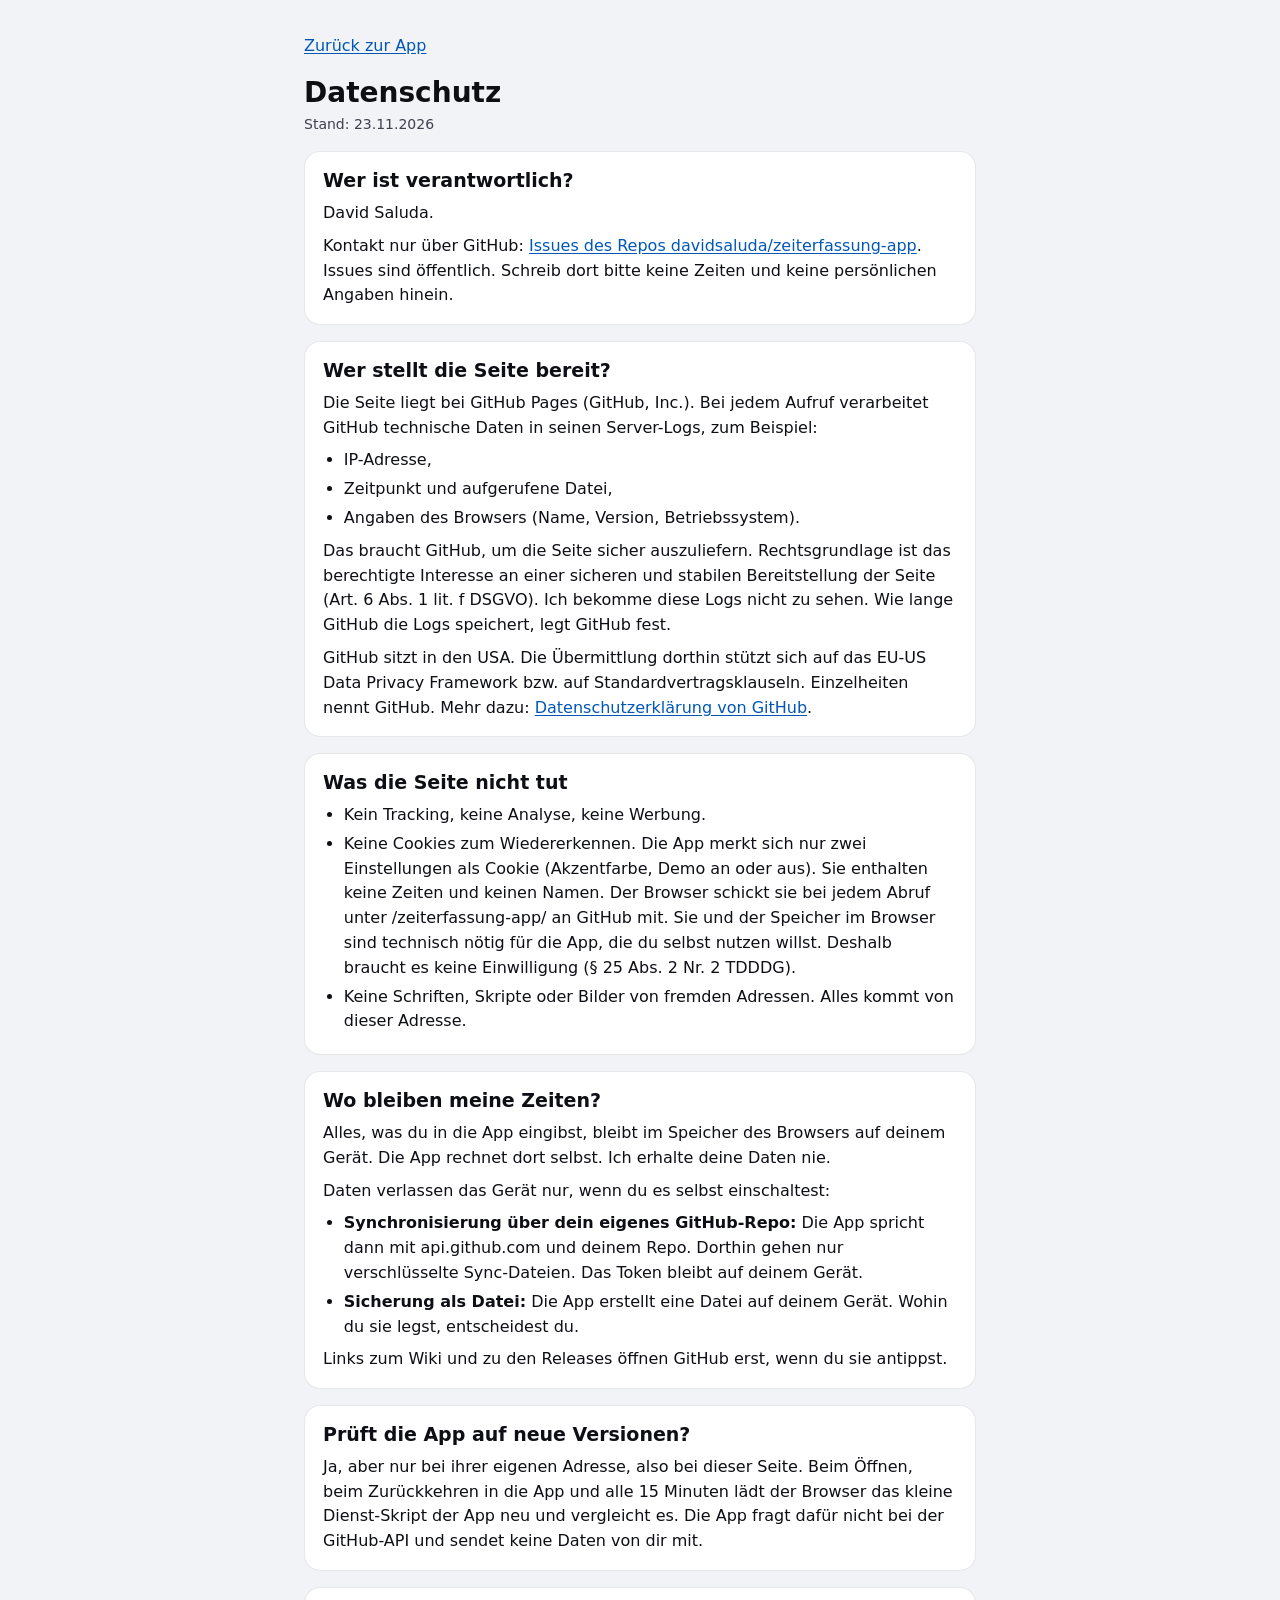
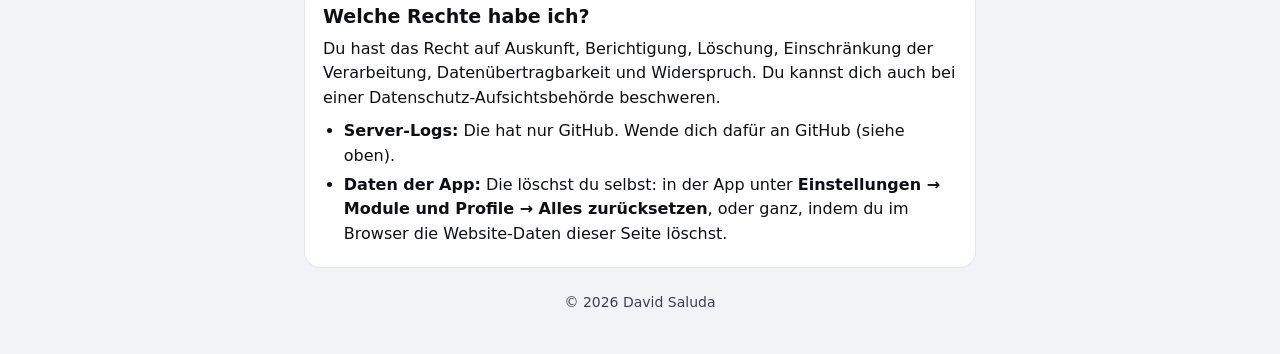
==== docs/datenschutz.html @ 510cbde3 "Zeiterfassung 20261123.1730 Co-Authored-By: Anthropic (Claude) <noreply@anthropic.com>" ====
<!doctype html>
<!-- Zeiterfassung. © 2026 David Saluda. Alle Rechte vorbehalten. Erstellt mit Unterstützung von KI (Claude, Anthropic). -->
<!-- Datenschutzerklärung der Web-App auf GitHub Pages. weitergabe_bauen.py legt sie nur ins App-Repo (docs/), nicht in andere Bauten:
     Sie nennt GitHub als Hoster. Lädt nichts: kein Skript, keine Schrift, kein Bild; fremde Adressen nur als Link-Ziel. -->
<html lang="de">
<head>
<meta charset="utf-8">
<meta http-equiv="Content-Security-Policy" content="default-src 'none'; style-src 'unsafe-inline'; base-uri 'none'; form-action 'none';">
<meta name="referrer" content="no-referrer">
<meta name="viewport" content="width=device-width, initial-scale=1, viewport-fit=cover">
<meta name="color-scheme" content="light dark">
<title>Datenschutz – Zeiterfassung</title>
<style>
/* Farben und Schrift wie die App (app/web/grundlage.css); Links dunkler als der Akzent der App, damit der Kontrast auch hier WCAG AA erreicht */
:root { --bg: #f2f3f7; --karte: #fff; --tx: #0d0f14; --tx-2: #3c414d; --linie: rgba(17, 19, 24, .10); --link: #0057b8; }
@media (prefers-color-scheme: dark) {
  :root { --bg: #050608; --karte: #15171d; --tx: #f5f5f7; --tx-2: #bcc1ca; --linie: rgba(255, 255, 255, .12); --link: #6cb4ff; }
}
html { -webkit-text-size-adjust: 100%; }
body { margin: 0; background: var(--bg); color: var(--tx);
  font: 16px/1.55 -apple-system, "SF Pro Text", "Segoe UI Variable Text", "Segoe UI", system-ui, Arial, sans-serif; -webkit-font-smoothing: antialiased; }
main { box-sizing: border-box; max-width: 44rem; margin: 0 auto; padding: max(24px, env(safe-area-inset-top)) 16px max(40px, env(safe-area-inset-bottom)); }
h1 { font-size: 28px; line-height: 1.2; margin: 8px 0 4px; }
h2 { font-size: 19px; line-height: 1.3; margin: 0 0 8px; }
section { background: var(--karte); border: 1px solid var(--linie); border-radius: 16px; padding: 16px 18px; margin: 16px 0; }
p, ul { margin: 0 0 8px; }
p:last-child, ul:last-child { margin-bottom: 0; }
ul { padding-left: 1.3em; }
li { margin: 4px 0; }
a { color: var(--link); text-decoration: underline; text-underline-offset: 2px; overflow-wrap: anywhere; }
a:focus-visible { outline: 2px solid var(--link); outline-offset: 2px; border-radius: 4px; }
.stand, footer { color: var(--tx-2); font-size: 14px; }
.zurueck { display: inline-flex; align-items: center; min-height: 44px; }
footer { text-align: center; margin-top: 24px; }
</style>
</head>
<body>
<main>
<a class="zurueck" href="./">Zurück zur App</a>
<h1>Datenschutz</h1>
<p class="stand">Stand: 23.11.2026</p>

<section>
<h2>Wer ist verantwortlich?</h2>
<p>David Saluda.</p>
<p>Kontakt nur über GitHub: <a href="https://github.com/davidsaluda/zeiterfassung-app/issues">Issues des Repos davidsaluda/zeiterfassung-app</a>. Issues sind öffentlich. Schreib dort bitte keine Zeiten und keine persönlichen Angaben hinein.</p>
</section>

<section>
<h2>Wer stellt die Seite bereit?</h2>
<p>Die Seite liegt bei GitHub Pages (GitHub, Inc.). Bei jedem Aufruf verarbeitet GitHub technische Daten in seinen Server-Logs, zum Beispiel:</p>
<ul>
<li>IP-Adresse,</li>
<li>Zeitpunkt und aufgerufene Datei,</li>
<li>Angaben des Browsers (Name, Version, Betriebssystem).</li>
</ul>
<p>Das braucht GitHub, um die Seite sicher auszuliefern. Rechtsgrundlage ist das berechtigte Interesse an einer sicheren und stabilen Bereitstellung der Seite (Art. 6 Abs. 1 lit. f DSGVO). Ich bekomme diese Logs nicht zu sehen. Wie lange GitHub die Logs speichert, legt GitHub fest.</p>
<p>GitHub sitzt in den USA. Die Übermittlung dorthin stützt sich auf das EU-US Data Privacy Framework bzw. auf Standardvertragsklauseln. Einzelheiten nennt GitHub. Mehr dazu: <a href="https://docs.github.com/de/site-policy/privacy-policies/github-general-privacy-statement">Datenschutzerklärung von GitHub</a>.</p>
</section>

<section>
<h2>Was die Seite nicht tut</h2>
<ul>
<li>Kein Tracking, keine Analyse, keine Werbung.</li>
<li>Keine Cookies zum Wiedererkennen. Die App merkt sich nur zwei Einstellungen als Cookie (Akzentfarbe, Demo an oder aus). Sie enthalten keine Zeiten und keinen Namen. Der Browser schickt sie bei jedem Abruf unter /zeiterfassung-app/ an GitHub mit. Sie und der Speicher im Browser sind technisch nötig für die App, die du selbst nutzen willst. Deshalb braucht es keine Einwilligung (§ 25 Abs. 2 Nr. 2 TDDDG).</li>
<li>Keine Schriften, Skripte oder Bilder von fremden Adressen. Alles kommt von dieser Adresse.</li>
</ul>
</section>

<section>
<h2>Wo bleiben meine Zeiten?</h2>
<p>Alles, was du in die App eingibst, bleibt im Speicher des Browsers auf deinem Gerät. Die App rechnet dort selbst. Ich erhalte deine Daten nie.</p>
<p>Daten verlassen das Gerät nur, wenn du es selbst einschaltest:</p>
<ul>
<li><b>Synchronisierung über dein eigenes GitHub-Repo:</b> Die App spricht dann mit api.github.com und deinem Repo. Dorthin gehen nur verschlüsselte Sync-Dateien. Das Token bleibt auf deinem Gerät.</li>
<li><b>Sicherung als Datei:</b> Die App erstellt eine Datei auf deinem Gerät. Wohin du sie legst, entscheidest du.</li>
</ul>
<p>Links zum Wiki und zu den Releases öffnen GitHub erst, wenn du sie antippst.</p>
</section>

<section>
<h2>Prüft die App auf neue Versionen?</h2>
<p>Ja, aber nur bei ihrer eigenen Adresse, also bei dieser Seite. Beim Öffnen, beim Zurückkehren in die App und alle 15 Minuten lädt der Browser das kleine Dienst-Skript der App neu und vergleicht es. Die App fragt dafür nicht bei der GitHub-API und sendet keine Daten von dir mit.</p>
</section>

<section>
<h2>Welche Rechte habe ich?</h2>
<p>Du hast das Recht auf Auskunft, Berichtigung, Löschung, Einschränkung der Verarbeitung, Datenübertragbarkeit und Widerspruch. Du kannst dich auch bei einer Datenschutz-Aufsichtsbehörde beschweren.</p>
<ul>
<li><b>Server-Logs:</b> Die hat nur GitHub. Wende dich dafür an GitHub (siehe oben).</li>
<li><b>Daten der App:</b> Die löschst du selbst: in der App unter <b>Einstellungen → Module und Profile → Alles zurücksetzen</b>, oder ganz, indem du im Browser die Website-Daten dieser Seite löschst.</li>
</ul>
</section>

<footer>© 2026 David Saluda</footer>
</main>
</body>
</html>
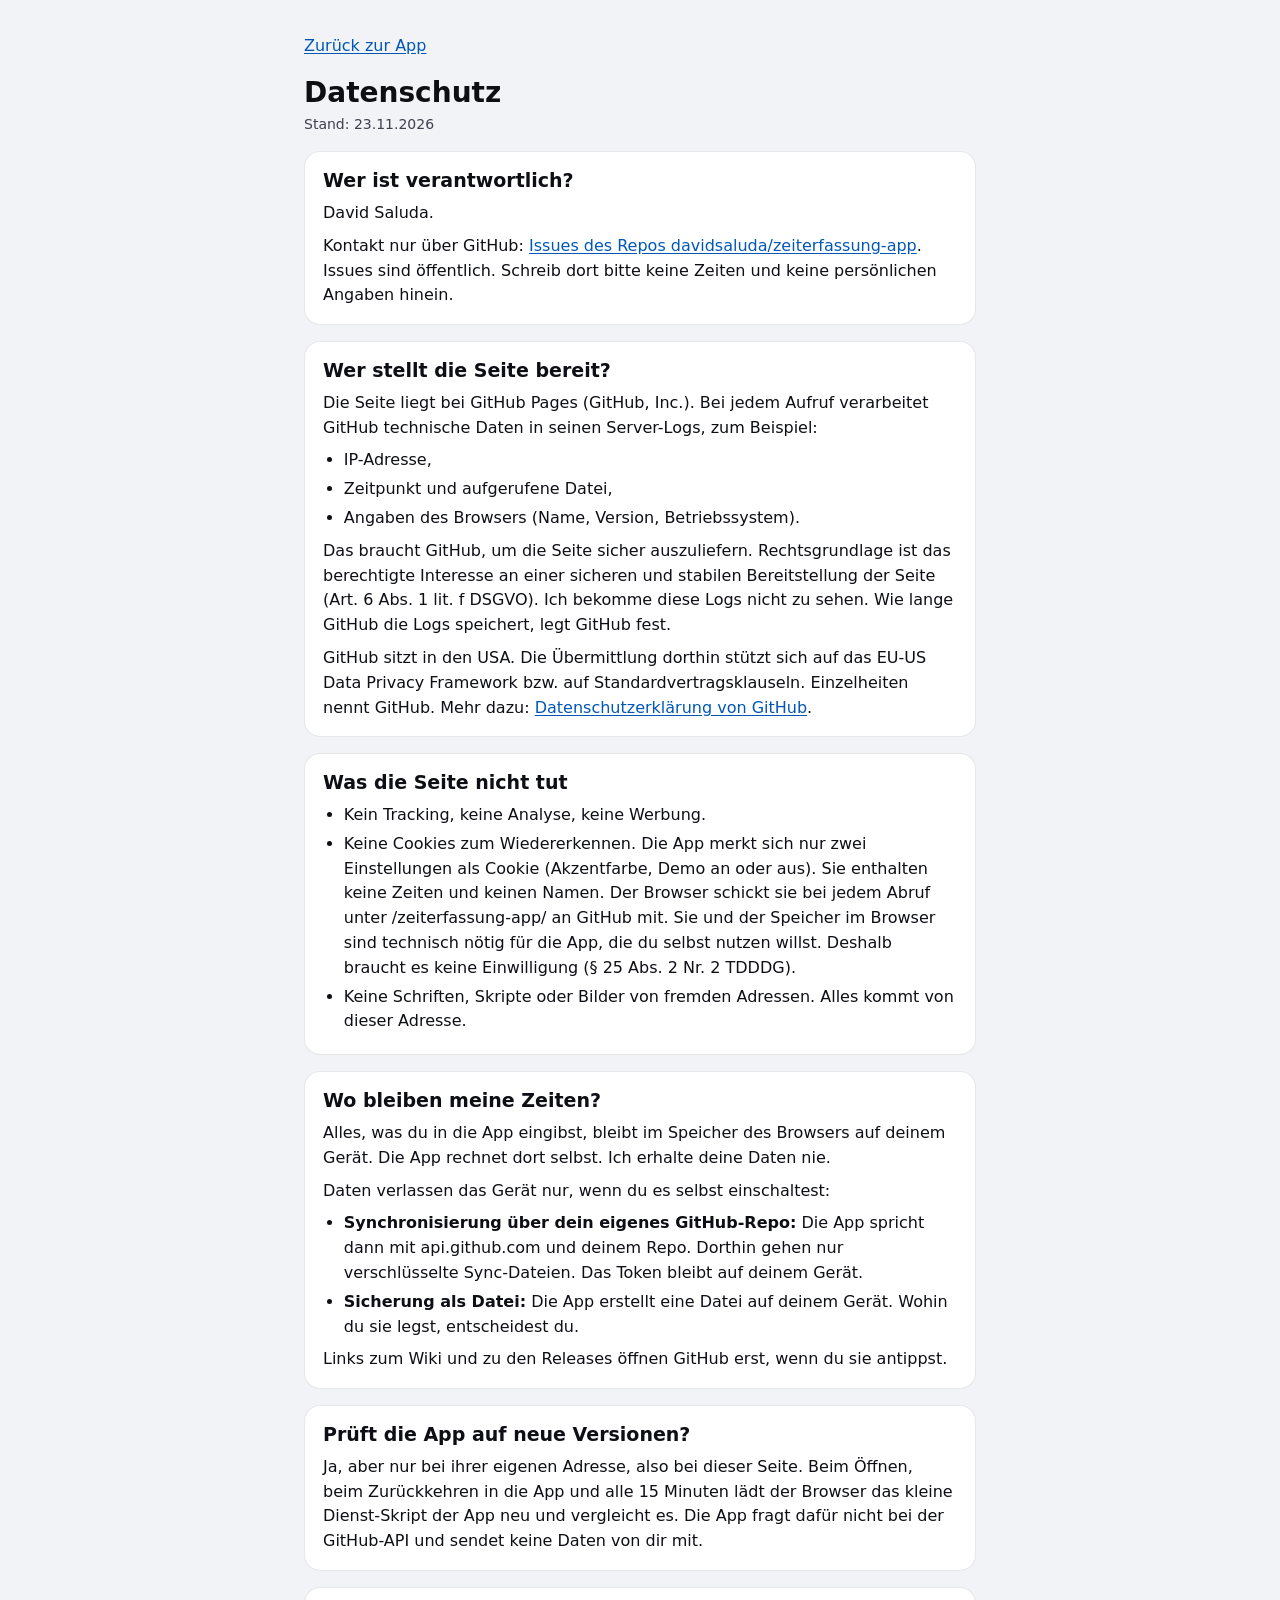
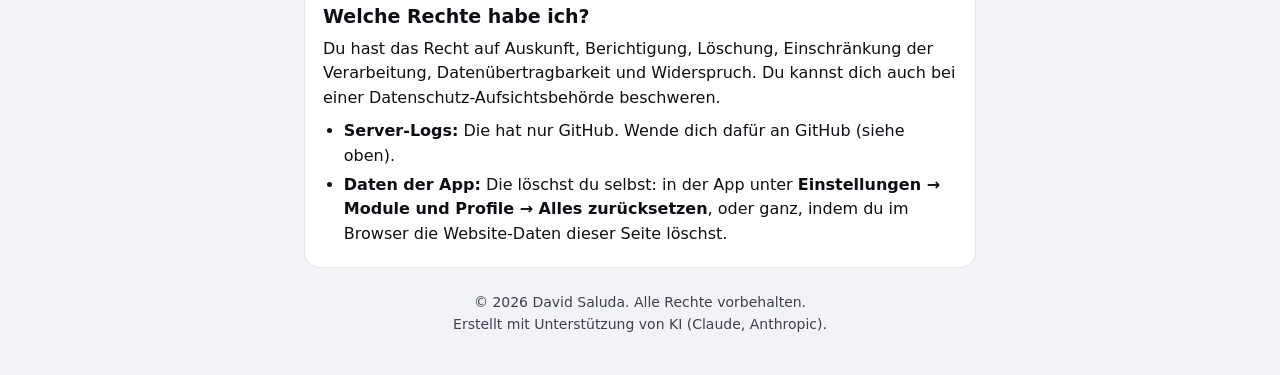
==== commit 581bbf68: "Zeiterfassung 20261125.0025 Co-Authored-By: Anthropic (Claude) <noreply@anthropic.com>" ====
--- a/docs/datenschutz.html
+++ b/docs/datenschutz.html
@@ -92,7 +92,7 @@
 </ul>
 </section>
 
-<footer>© 2026 David Saluda</footer>
+<footer>© 2026 David Saluda. Alle Rechte vorbehalten.<br>Erstellt mit Unterstützung von KI (Claude, Anthropic).</footer>
 </main>
 </body>
 </html>
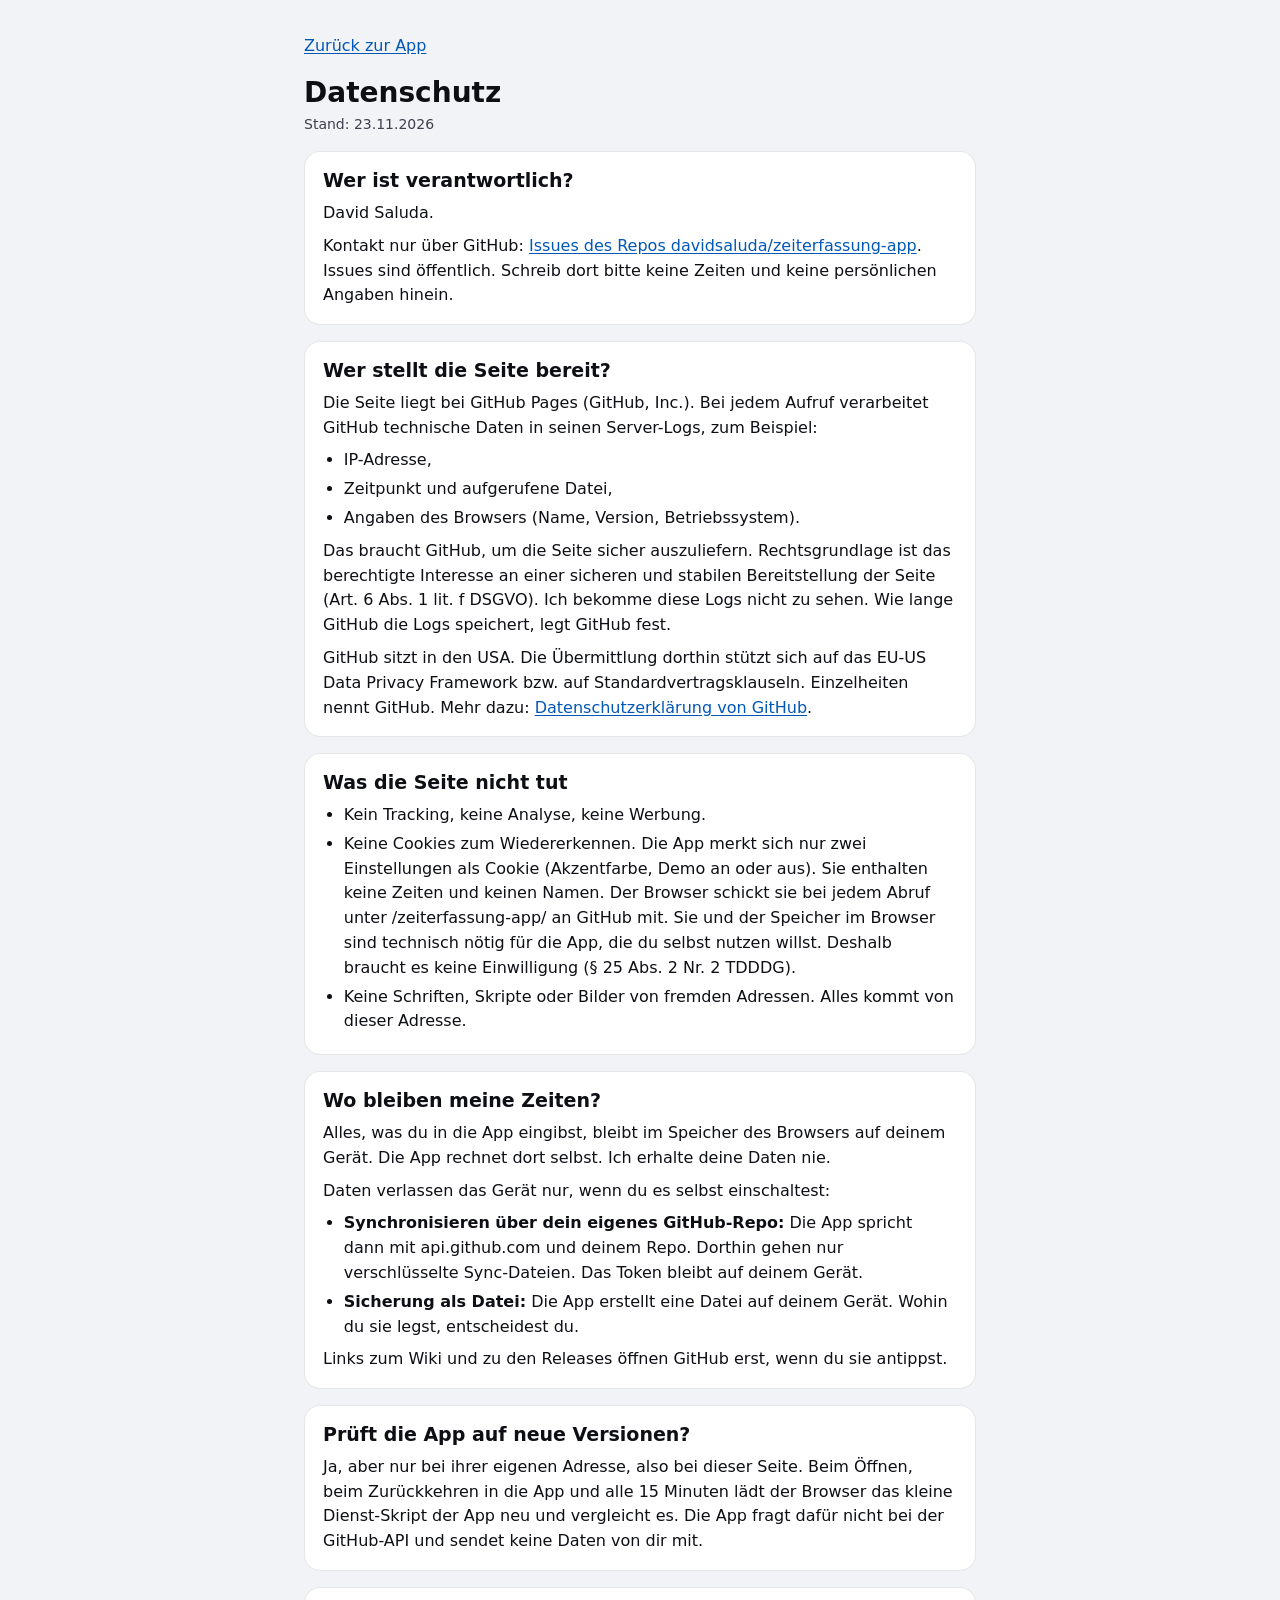
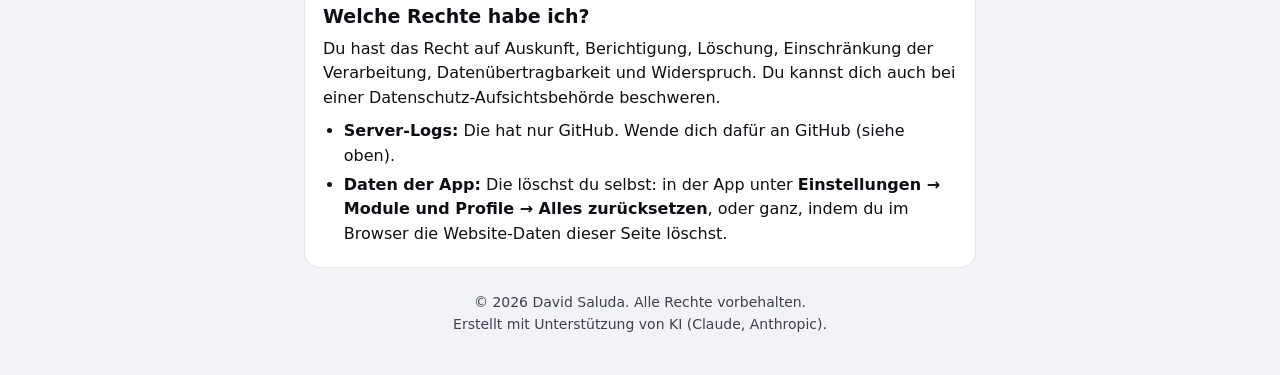
==== commit 78d34cf0: "Zeiterfassung 20261126.2330 Co-Authored-By: Anthropic (Claude) <noreply@anthropic.com>" ====
--- a/docs/datenschutz.html
+++ b/docs/datenschutz.html
@@ -72,7 +72,7 @@
 <p>Alles, was du in die App eingibst, bleibt im Speicher des Browsers auf deinem Gerät. Die App rechnet dort selbst. Ich erhalte deine Daten nie.</p>
 <p>Daten verlassen das Gerät nur, wenn du es selbst einschaltest:</p>
 <ul>
-<li><b>Synchronisierung über dein eigenes GitHub-Repo:</b> Die App spricht dann mit api.github.com und deinem Repo. Dorthin gehen nur verschlüsselte Sync-Dateien. Das Token bleibt auf deinem Gerät.</li>
+<li><b>Synchronisieren über dein eigenes GitHub-Repo:</b> Die App spricht dann mit api.github.com und deinem Repo. Dorthin gehen nur verschlüsselte Sync-Dateien. Das Token bleibt auf deinem Gerät.</li>
 <li><b>Sicherung als Datei:</b> Die App erstellt eine Datei auf deinem Gerät. Wohin du sie legst, entscheidest du.</li>
 </ul>
 <p>Links zum Wiki und zu den Releases öffnen GitHub erst, wenn du sie antippst.</p>
